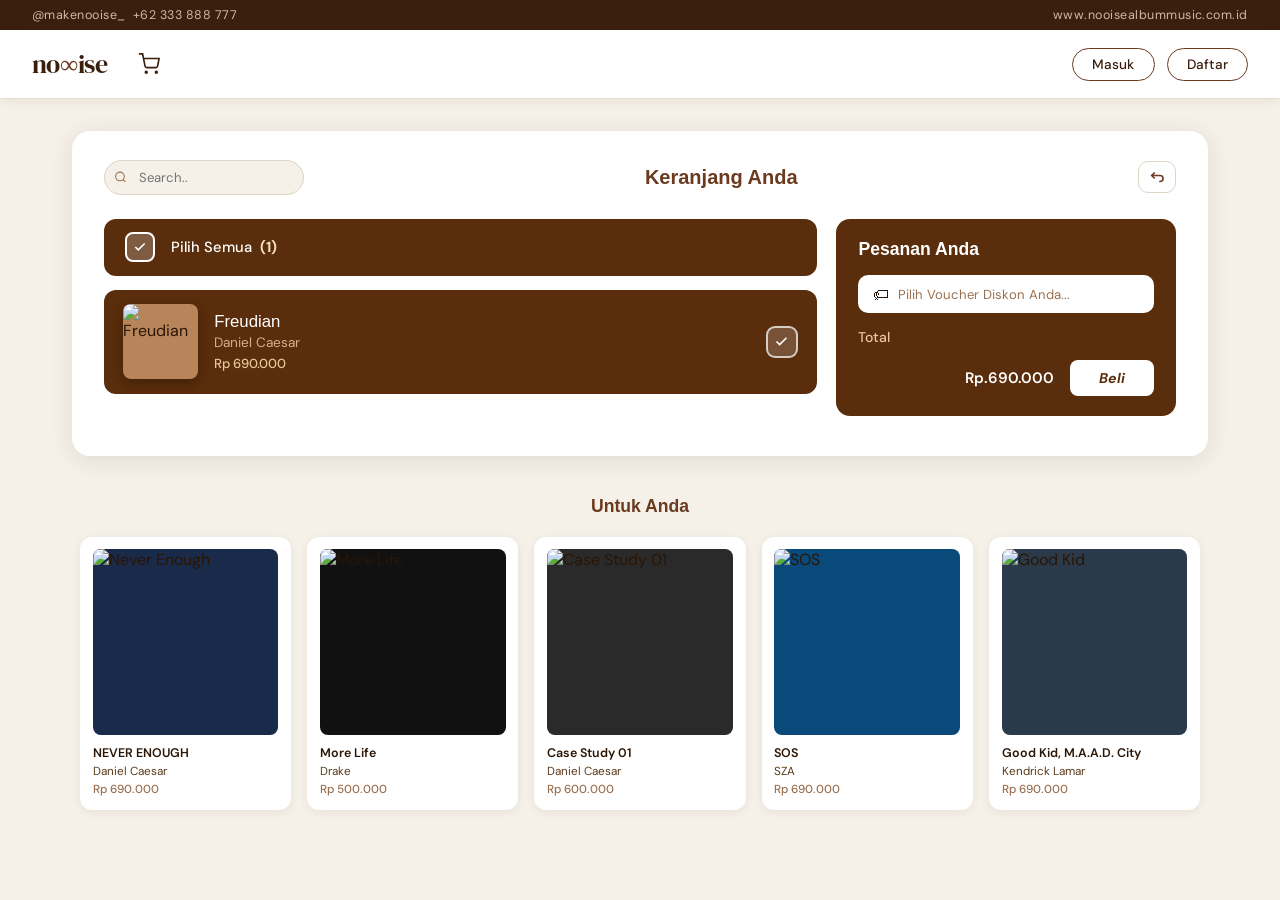
==== foldercoding kelompok/keranjang/keranjang.html @ 0939098b "update" ====
<!DOCTYPE html>
<html lang="id">
<head>
  <meta charset="UTF-8" />
  <meta name="viewport" content="width=device-width, initial-scale=1.0"/>
  <title>Nooise – Keranjang Anda</title>
  <link href="https://fonts.googleapis.com/css2?family=DM+Serif+Display:ital@0;1&family=DM+Sans:wght@300;400;500;600&display=swap" rel="stylesheet"/>
  <link rel="stylesheet" href="stylekeranjang.css"/>
</head>
<body>

<!-- TOP BAR -->
<div class="topbar">
  <span>@makenooise_&nbsp;&nbsp;+62 333 888 777</span>
  <span>www.nooisealbummusic.com.id</span>
</div>

<!-- NAV -->
<nav>
  <a href="#" class="logo">no<span>∞</span>ise</a>
  <button class="cart-icon" id="cartBtn">
    <svg viewBox="0 0 24 24">
      <circle cx="9" cy="21" r="1"/>
      <circle cx="20" cy="21" r="1"/>
      <path d="M1 1h4l2.68 13.39a2 2 0 0 0 2 1.61h9.72a2 2 0 0 0 2-1.61L23 6H6"/>
    </svg>
  </button>
  <div class="nav-actions">
    <button class="btn-ghost" id="btnMasuk">Masuk</button>
    <button class="btn-ghost" id="btnDaftar">Daftar</button>
  </div>
</nav>

<!-- MAIN -->
<main>

  <!-- PAGE CARD -->
  <div class="page-card">

    <!-- PAGE HEADER -->
    <div class="page-header">
      <div class="search-wrap">
        <svg viewBox="0 0 24 24">
          <circle cx="11" cy="11" r="8"/>
          <line x1="21" y1="21" x2="16.65" y2="16.65"/>
        </svg>
        <input type="text" placeholder="Search.."/>
      </div>
      <h2 class="page-title">Keranjang Anda</h2>
      <button class="back-btn" id="backBtn" title="Kembali">
        <svg viewBox="0 0 24 24" fill="none" stroke="currentColor" stroke-width="2.2">
          <path d="M9 14l-4-4 4-4"/>
          <path d="M5 10h11a4 4 0 0 1 0 8h-1"/>
        </svg>
      </button>
    </div>

    <!-- CART GRID -->
    <div class="cart-grid">

      <!-- LEFT -->
      <div class="cart-left">

        <!-- SELECT ALL BAR -->
        <div class="select-all-bar">
          <button class="check-btn active" id="checkAll">
            <svg viewBox="0 0 24 24" fill="none" stroke="currentColor" stroke-width="2.8">
              <polyline points="20 6 9 17 4 12"/>
            </svg>
          </button>
          <span>Pilih Semua &nbsp;<strong>(1)</strong></span>
        </div>

        <!-- CART ITEM -->
        <div class="cart-item-card" id="cartItemCard">
          <img
            src="https://upload.wikimedia.org/wikipedia/en/3/30/Daniel_Caesar_-_Freudian.png"
            alt="Freudian"
            onerror="this.style.background='#b8845a'"
          />
          <div class="item-meta">
            <p class="item-title">Freudian</p>
            <p class="item-artist">Daniel Caesar</p>
            <p class="item-price">Rp 690.000</p>
          </div>
          <button class="item-check active" id="itemCheck">
            <svg viewBox="0 0 24 24" fill="none" stroke="currentColor" stroke-width="2.5">
              <polyline points="20 6 9 17 4 12"/>
            </svg>
          </button>
        </div>

      </div><!-- /cart-left -->

      <!-- RIGHT -->
      <div class="cart-right">
        <div class="order-card">
          <h3 class="order-title">Pesanan Anda</h3>

          <div class="voucher-row">
            <span class="voucher-icon">🏷</span>
            <input
              type="text"
              id="voucherInput"
              class="voucher-input"
              placeholder="Pilih Voucher Diskon Anda..."
            />
          </div>

          <div class="order-total-row">
            <span class="total-label">Total</span>
          </div>

          <div class="order-bottom">
            <span class="total-amount" id="totalAmount">Rp.690.000</span>
            <button class="btn-beli" id="btnBeli">
              <em>Beli</em>
            </button>
          </div>
        </div>
      </div><!-- /cart-right -->

    </div><!-- /cart-grid -->
  </div><!-- /page-card -->

  <!-- UNTUK ANDA -->
  <section class="recommendations">
    <h3 class="rec-title">Untuk Anda</h3>
    <div class="rec-grid">

      <div class="rec-card">
        <div class="rec-img-wrap">
          <img
            src="https://upload.wikimedia.org/wikipedia/en/3/30/Daniel_Caesar_-_Freudian.png"
            alt="Never Enough"
            onerror="this.style.background='#1a2a4a'"
          />
        </div>
        <p class="rec-name">NEVER ENOUGH</p>
        <p class="rec-artist">Daniel Caesar</p>
        <p class="rec-price">Rp 690.000</p>
      </div>

      <div class="rec-card">
        <div class="rec-img-wrap">
          <img
            src="https://upload.wikimedia.org/wikipedia/en/5/5c/Drake_-_More_Life.png"
            alt="More Life"
            onerror="this.style.background='#111'"
          />
        </div>
        <p class="rec-name">More Life</p>
        <p class="rec-artist">Drake</p>
        <p class="rec-price">Rp 500.000</p>
      </div>

      <div class="rec-card">
        <div class="rec-img-wrap">
          <img
            src="https://upload.wikimedia.org/wikipedia/en/1/1c/Daniel_Caesar_-_Case_Study_01.png"
            alt="Case Study 01"
            onerror="this.style.background='#2a2a2a'"
          />
        </div>
        <p class="rec-name">Case Study 01</p>
        <p class="rec-artist">Daniel Caesar</p>
        <p class="rec-price">Rp 600.000</p>
      </div>

      <div class="rec-card">
        <div class="rec-img-wrap">
          <img
            src="https://upload.wikimedia.org/wikipedia/en/3/35/SZA_-_SOS.png"
            alt="SOS"
            onerror="this.style.background='#0a4a7a'"
          />
        </div>
        <p class="rec-name">SOS</p>
        <p class="rec-artist">SZA</p>
        <p class="rec-price">Rp 690.000</p>
      </div>

      <div class="rec-card">
        <div class="rec-img-wrap">
          <img
            src="https://upload.wikimedia.org/wikipedia/en/2/23/Good_Kid%2C_M.A.A.D_City.jpg"
            alt="Good Kid"
            onerror="this.style.background='#2a3a4a'"
          />
        </div>
        <p class="rec-name">Good Kid, M.A.A.D. City</p>
        <p class="rec-artist">Kendrick Lamar</p>
        <p class="rec-price">Rp 690.000</p>
      </div>

    </div>
  </section>

</main>

<!-- TOAST -->
<div class="toast" id="toast"></div>

<!-- SUCCESS MODAL -->
<div class="modal-overlay" id="modalOverlay">
  <div class="modal-box">
    <div class="modal-icon">✓</div>
    <h3>Pembelian Berhasil!</h3>
    <p>Freudian – Daniel Caesar sedang diproses.</p>
    <button class="btn-modal-close" id="modalClose">Tutup</button>
  </div>
</div>

<script src="scriptkeranjang.js"></script>
</body>
</html>
---- foldercoding kelompok/keranjang/stylekeranjang.css ----
*, *::before, *::after {
  box-sizing: border-box;
  margin: 0;
  padding: 0;
}

:root {
  --brown-dark:  #3b1f0e;
  --brown-mid:   #6b3a1f;
  --brown-btn:   #5a2d0c;
  --brown-light: #c49a6c;
  --cream:       #f5f0e8;
  --cream-dark:  #ede6d6;
  --text-dark:   #2a1505;
  --text-mid:    #5a3a1a;
  --text-light:  #9a7050;
  --white:       #ffffff;
  --shadow:      0 4px 24px rgba(59,31,14,0.10);
  --shadow-lg:   0 8px 40px rgba(59,31,14,0.16);
}

html {
  scroll-behavior: smooth;
}
.page-title {
  font-family: sans-serif;
}

body {
  font-family: 'DM Sans', sans-serif;
  background: var(--cream);
  color: var(--text-dark);
  min-height: 100vh;
  display: flex;
  flex-direction: column;
}

/* TOP BAR */
.topbar {
  background: var(--brown-dark);
  color: #e8d5bb;
  font-size: 0.78rem;
  letter-spacing: 0.04em;
  padding: 0.45rem 2rem;
  display: flex;
  justify-content: space-between;
  align-items: center;
}

.topbar span {
  opacity: 0.85;
}

/* NAV */
nav {
  background: var(--white);
  border-bottom: 1px solid #e8ddd0;
  padding: 1rem 2rem;
  display: flex;
  align-items: center;
  gap: 1.5rem;
  position: sticky;
  top: 0;
  z-index: 100;
  box-shadow: 0 2px 12px rgba(59,31,14,0.06);
}

.logo {
  font-family: 'DM Serif Display', serif;
  font-size: 1.6rem;
  color: var(--brown-dark);
  letter-spacing: -0.02em;
  text-decoration: none;
  user-select: none;
}

.logo span {
  color: var(--brown-mid);
}

.cart-icon {
  background: none;
  border: none;
  cursor: pointer;
  padding: 0.4rem;
  border-radius: 50%;
  transition: background 0.2s, transform 0.15s;
  display: flex;
  align-items: center;
  justify-content: center;
}

.cart-icon:hover {
  background: var(--cream-dark);
}

.cart-icon:active {
  transform: scale(0.92);
}

.cart-icon svg {
  width: 22px;
  height: 22px;
  stroke: var(--brown-dark);
  fill: none;
  stroke-width: 1.8;
}

.nav-actions {
  margin-left: auto;
  display: flex;
  gap: 0.75rem;
}

.btn-ghost {
  background: none;
  border: 1.5px solid var(--brown-mid);
  color: var(--brown-dark);
  font-family: inherit;
  font-size: 0.85rem;
  font-weight: 500;
  padding: 0.45rem 1.2rem;
  border-radius: 50px;
  cursor: pointer;
  transition: background 0.2s, color 0.2s, transform 0.15s, box-shadow 0.15s;
}

.btn-ghost:hover {
  background: var(--brown-dark);
  color: var(--white);
}

.btn-ghost:active {
  transform: scale(0.95);
  box-shadow: 0 2px 8px rgba(59,31,14,0.2);
}

/* MAIN */
main {
  flex: 1;
  padding: 2rem;
  max-width: 1200px;
  margin: 0 auto;
  width: 100%;
}

/* PAGE CARD */
.page-card {
  background: var(--white);
  border-radius: 18px;
  box-shadow: var(--shadow);
  padding: 1.8rem 2rem 2.5rem;
  margin-bottom: 2.5rem;
  animation: fadeUp 0.5s ease both;
}

@keyframes fadeUp {
  from {
    opacity: 0;
    transform: translateY(18px);
  }
  to {
    opacity: 1;
    transform: translateY(0);
  }
}

/* PAGE HEADER */
.page-header {
  display: flex;
  align-items: center;
  gap: 1rem;
  margin-bottom: 1.5rem;
}

.page-title {
  font-family: "Poppins", sans-serif;
  font-size: 1.25rem;
  color: var(--brown-mid);
  flex: 1;
  text-align: center;
}

.search-wrap {
  position: relative;
  flex: 0 0 200px;
}

.search-wrap input {
  width: 100%;
  padding: 0.48rem 1rem 0.48rem 2.1rem;
  border: 1.5px solid #ddd4c4;
  border-radius: 50px;
  background: var(--cream);
  font-family: inherit;
  font-size: 0.82rem;
  color: var(--text-dark);
  outline: none;
  transition: border-color 0.2s, box-shadow 0.2s;
}

.search-wrap input:focus {
  border-color: var(--brown-mid);
  box-shadow: 0 0 0 3px rgba(107,58,31,0.1);
}

.search-wrap svg {
  position: absolute;
  left: 0.65rem;
  top: 50%;
  transform: translateY(-50%);
  width: 13px;
  height: 13px;
  stroke: var(--text-light);
  fill: none;
  stroke-width: 2;
  pointer-events: none;
}

.back-btn {
  background: none;
  border: 1.5px solid #ddd4c4;
  border-radius: 10px;
  padding: 0.38rem 0.55rem;
  cursor: pointer;
  display: flex;
  align-items: center;
  color: var(--brown-mid);
  transition: background 0.2s, border-color 0.2s, transform 0.15s;
}

.back-btn svg {
  width: 18px;
  height: 18px;
}

.back-btn:hover {
  background: var(--cream-dark);
  border-color: var(--brown-mid);
}

.back-btn:active {
  transform: scale(0.92);
}

/* CART GRID */
.cart-grid {
  display: grid;
  grid-template-columns: 1fr 340px;
  gap: 1.2rem;
  align-items: start;
}

/* LEFT COLUMN */
.cart-left {
  display: flex;
  flex-direction: column;
  gap: 0.9rem;
}

/* SELECT ALL BAR */
.select-all-bar {
  display: flex;
  align-items: center;
  gap: 1rem;
  background: var(--brown-btn);
  border-radius: 12px;
  padding: 0.85rem 1.3rem;
  color: var(--white);
  font-size: 0.92rem;
  font-weight: 500;
  animation: fadeUp 0.5s ease 0.08s both;
}

.select-all-bar strong {
  color: #f5dfc0;
}

/* CHECK BUTTON */
.check-btn {
  width: 30px;
  height: 30px;
  border-radius: 8px;
  border: 2px solid rgba(255,255,255,0.45);
  background: transparent;
  display: flex;
  align-items: center;
  justify-content: center;
  cursor: pointer;
  flex-shrink: 0;
  transition: background 0.2s, border-color 0.2s, transform 0.15s, box-shadow 0.15s;
}

.check-btn.active {
  background: rgba(255,255,255,0.22);
  border-color: var(--white);
}

.check-btn svg {
  width: 14px;
  height: 14px;
  color: var(--white);
}

.check-btn:active {
  transform: scale(1.18);
  box-shadow: 0 0 0 3px rgba(255,255,255,0.2);
}

/* CART ITEM CARD */
.cart-item-card {
  display: flex;
  align-items: center;
  gap: 1rem;
  background: var(--brown-btn);
  border-radius: 12px;
  padding: 0.9rem 1.2rem;
  animation: fadeUp 0.5s ease 0.14s both;
  transition: box-shadow 0.2s;
}

.cart-item-card:hover {
  box-shadow: 0 6px 24px rgba(59,31,14,0.2);
}

.cart-item-card img {
  width: 75px;
  height: 75px;
  border-radius: 8px;
  object-fit: cover;
  flex-shrink: 0;
  box-shadow: 0 4px 12px rgba(0,0,0,0.3);
}

.item-meta {
  flex: 1;
}

.item-title {
  font-family: "Poppins", sans-serif;
  font-weight: 400;
  font-style: normal;
  font-size: 1.05rem;
  color: var(--white);
  margin-bottom: 0.1rem;
}

.item-artist {
  font-size: 0.85rem;
  color: #d4b08a;
  margin-bottom: 0.25rem;
}

.item-price {
  font-size: 0.82rem;
  color: #e8c89a;
  font-weight: 500;
}

/* ITEM CHECK */
.item-check {
  width: 32px;
  height: 32px;
  border-radius: 9px;
  border: 2px solid rgba(255,255,255,0.4);
  background: transparent;
  display: flex;
  align-items: center;
  justify-content: center;
  cursor: pointer;
  flex-shrink: 0;
  transition: background 0.2s, border-color 0.2s, transform 0.15s, box-shadow 0.15s;
}

.item-check.active {
  background: rgba(255,255,255,0.18);
  border-color: rgba(255,255,255,0.7);
}

.item-check svg {
  width: 15px;
  height: 15px;
  color: var(--white);
}

.item-check:active {
  transform: scale(1.2);
  box-shadow: 0 0 0 4px rgba(255,255,255,0.15);
}

/* RIGHT COLUMN */
.cart-right {
  animation: fadeUp 0.5s ease 0.2s both;
}

.order-card {
  background: var(--brown-btn);
  border-radius: 14px;
  padding: 1.3rem 1.4rem;
  display: flex;
  flex-direction: column;
  gap: 0.9rem;
}

.order-title {
  font-family: "Poppins", sans-serif;
  font-size: 1.1rem;
  color: var(--white);
}

/* VOUCHER */
.voucher-row {
  display: flex;
  align-items: center;
  gap: 0.6rem;
  background: var(--white);
  border-radius: 10px;
  padding: 0.55rem 0.9rem;
}

.voucher-icon {
  font-size: 1rem;
  flex-shrink: 0;
}

.voucher-input {
  flex: 1;
  border: none;
  outline: none;
  background: transparent;
  font-family: inherit;
  font-size: 0.82rem;
  color: var(--text-mid);
}

.voucher-input::placeholder {
  color: var(--text-light);
}

/* TOTAL ROW */
.order-total-row {
  display: flex;
  justify-content: flex-start;
}

.total-label {
  font-size: 0.88rem;
  color: #e8c89a;
  font-weight: 500;
}

/* ORDER BOTTOM */
.order-bottom {
  display: flex;
  align-items: center;
  justify-content: flex-end;
  gap: 1rem;
}

.total-amount {
  font-size: 0.95rem;
  font-weight: 600;
  color: var(--white);
}

/* BELI BUTTON */
.btn-beli {
  background: var(--white);
  color: var(--brown-btn);
  border: none;
  border-radius: 8px;
  font-family: inherit;
  font-size: 0.88rem;
  font-weight: 700;
  font-style: italic;
  padding: 0.55rem 1.8rem;
  cursor: pointer;
  position: relative;
  overflow: hidden;
  transition: background 0.2s, color 0.2s, transform 0.15s, box-shadow 0.15s;
}

.btn-beli:hover {
  background: var(--cream);
  box-shadow: 0 4px 16px rgba(0,0,0,0.2);
}

.btn-beli:active {
  transform: scale(1.08);
  box-shadow: 0 6px 22px rgba(0,0,0,0.28);
}

/* RIPPLE */
.ripple {
  position: absolute;
  border-radius: 50%;
  background: rgba(90,45,12,0.2);
  transform: scale(0);
  animation: rippleAnim 0.5s linear;
  pointer-events: none;
}

@keyframes rippleAnim {
  to {
    transform: scale(4);
    opacity: 0;
  }
}

/* RECOMMENDATIONS */
.recommendations {
  padding: 0 0.5rem;
  animation: fadeUp 0.5s ease 0.25s both;
}

.rec-title {
 font-family: "Poppins", sans-serif;
  font-size: 1.1rem;
  color: var(--brown-mid);
  text-align: center;
  margin-bottom: 1.2rem;
}

.rec-grid {
  display: grid;
  grid-template-columns: repeat(5, 1fr);
  gap: 1rem;
}

.rec-card {
  background: var(--white);
  border-radius: 12px;
  padding: 0.8rem;
  box-shadow: 0 2px 10px rgba(59,31,14,0.07);
  cursor: pointer;
  transition: transform 0.2s, box-shadow 0.2s;
}

.rec-card:hover {
  transform: translateY(-4px);
  box-shadow: 0 8px 24px rgba(59,31,14,0.14);
}

.rec-card:active {
  transform: scale(1.04);
}

.rec-img-wrap {
  width: 100%;
  aspect-ratio: 1;
  border-radius: 8px;
  overflow: hidden;
  margin-bottom: 0.6rem;
  background: var(--cream-dark);
}

.rec-img-wrap img {
  width: 100%;
  height: 100%;
  object-fit: cover;
  display: block;
  transition: transform 0.3s;
}

.rec-card:hover .rec-img-wrap img {
  transform: scale(1.05);
}

.rec-name {
  font-size: 0.78rem;
  font-weight: 600;
  color: var(--text-dark);
  margin-bottom: 0.15rem;
  white-space: nowrap;
  overflow: hidden;
  text-overflow: ellipsis;
}

.rec-artist {
  font-size: 0.73rem;
  color: var(--text-mid);
  margin-bottom: 0.15rem;
}

.rec-price {
  font-size: 0.73rem;
  color: var(--text-light);
  font-weight: 500;
}

/* TOAST */
.toast {
  position: fixed;
  bottom: 2rem;
  right: 2rem;
  background: var(--brown-dark);
  color: var(--white);
  font-size: 0.84rem;
  font-weight: 500;
  padding: 0.75rem 1.4rem;
  border-radius: 50px;
  box-shadow: 0 6px 24px rgba(59,31,14,0.3);
  opacity: 0;
  transform: translateY(12px);
  transition: opacity 0.3s, transform 0.3s;
  z-index: 999;
  pointer-events: none;
}

.toast.show {
  opacity: 1;
  transform: translateY(0);
}

/* MODAL */
.modal-overlay {
  position: fixed;
  inset: 0;
  background: rgba(30,10,0,0.55);
  display: flex;
  align-items: center;
  justify-content: center;
  z-index: 500;
  opacity: 0;
  pointer-events: none;
  transition: opacity 0.3s;
}

.modal-overlay.show {
  opacity: 1;
  pointer-events: all;
}

.modal-box {
  background: var(--white);
  border-radius: 20px;
  padding: 2.5rem 2rem;
  text-align: center;
  max-width: 340px;
  width: 90%;
  box-shadow: var(--shadow-lg);
  transform: scale(0.9) translateY(20px);
  transition: transform 0.3s;
}

.modal-overlay.show .modal-box {
  transform: scale(1) translateY(0);
}

.modal-icon {
  width: 56px;
  height: 56px;
  background: var(--brown-btn);
  color: var(--white);
  border-radius: 50%;
  display: flex;
  align-items: center;
  justify-content: center;
  font-size: 1.5rem;
  margin: 0 auto 1rem;
}

.modal-box h3 {
  font-family: 'DM Serif Display', serif;
  font-size: 1.25rem;
  color: var(--brown-dark);
  margin-bottom: 0.5rem;
}

.modal-box p {
  font-size: 0.85rem;
  color: var(--text-mid);
  margin-bottom: 1.4rem;
}

.btn-modal-close {
  background: var(--brown-btn);
  color: var(--white);
  border: none;
  border-radius: 50px;
  font-family: inherit;
  font-size: 0.88rem;
  font-weight: 600;
  padding: 0.6rem 2rem;
  cursor: pointer;
  transition: background 0.2s, transform 0.15s, box-shadow 0.15s;
}

.btn-modal-close:hover {
  background: var(--brown-mid);
}

.btn-modal-close:active {
  transform: scale(1.07);
  box-shadow: 0 4px 14px rgba(59,31,14,0.25); 
}

@import url('https://fonts.googleapis.com/css2?family=Poppins:ital,wght@0,100;0,200;0,300;0,400;0,500;0,600;0,700;0,800;0,900;1,100;1,200;1,300;1,400;1,500;1,600;1,700;1,800;1,900&display=swap');
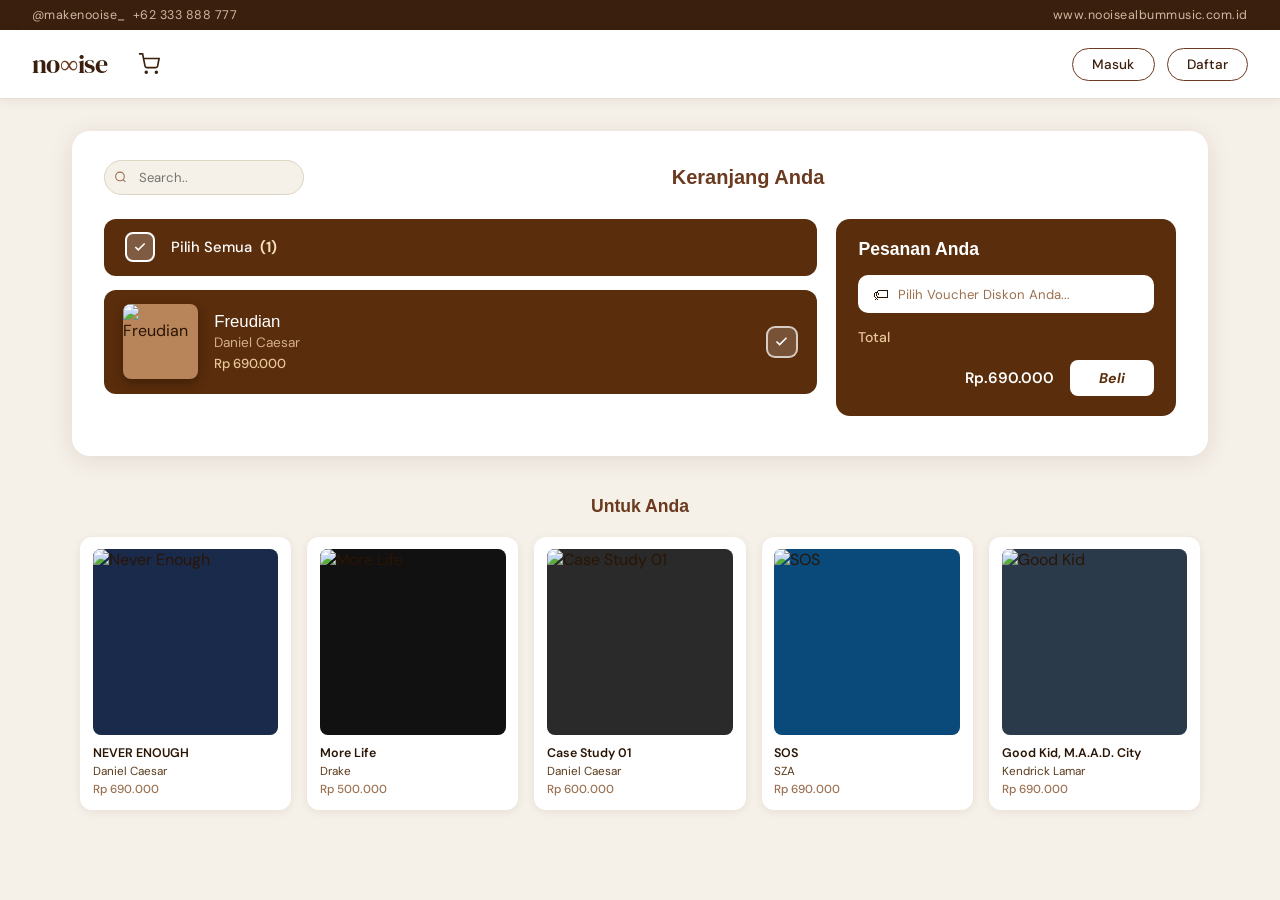
==== commit 69e6d86b: "updates" ====
--- a/foldercoding kelompok/keranjang/keranjang.html
+++ b/foldercoding kelompok/keranjang/keranjang.html
@@ -47,12 +47,7 @@
         <input type="text" placeholder="Search.."/>
       </div>
       <h2 class="page-title">Keranjang Anda</h2>
-      <button class="back-btn" id="backBtn" title="Kembali">
-        <svg viewBox="0 0 24 24" fill="none" stroke="currentColor" stroke-width="2.2">
-          <path d="M9 14l-4-4 4-4"/>
-          <path d="M5 10h11a4 4 0 0 1 0 8h-1"/>
-        </svg>
-      </button>
+
     </div>
 
     <!-- CART GRID -->
